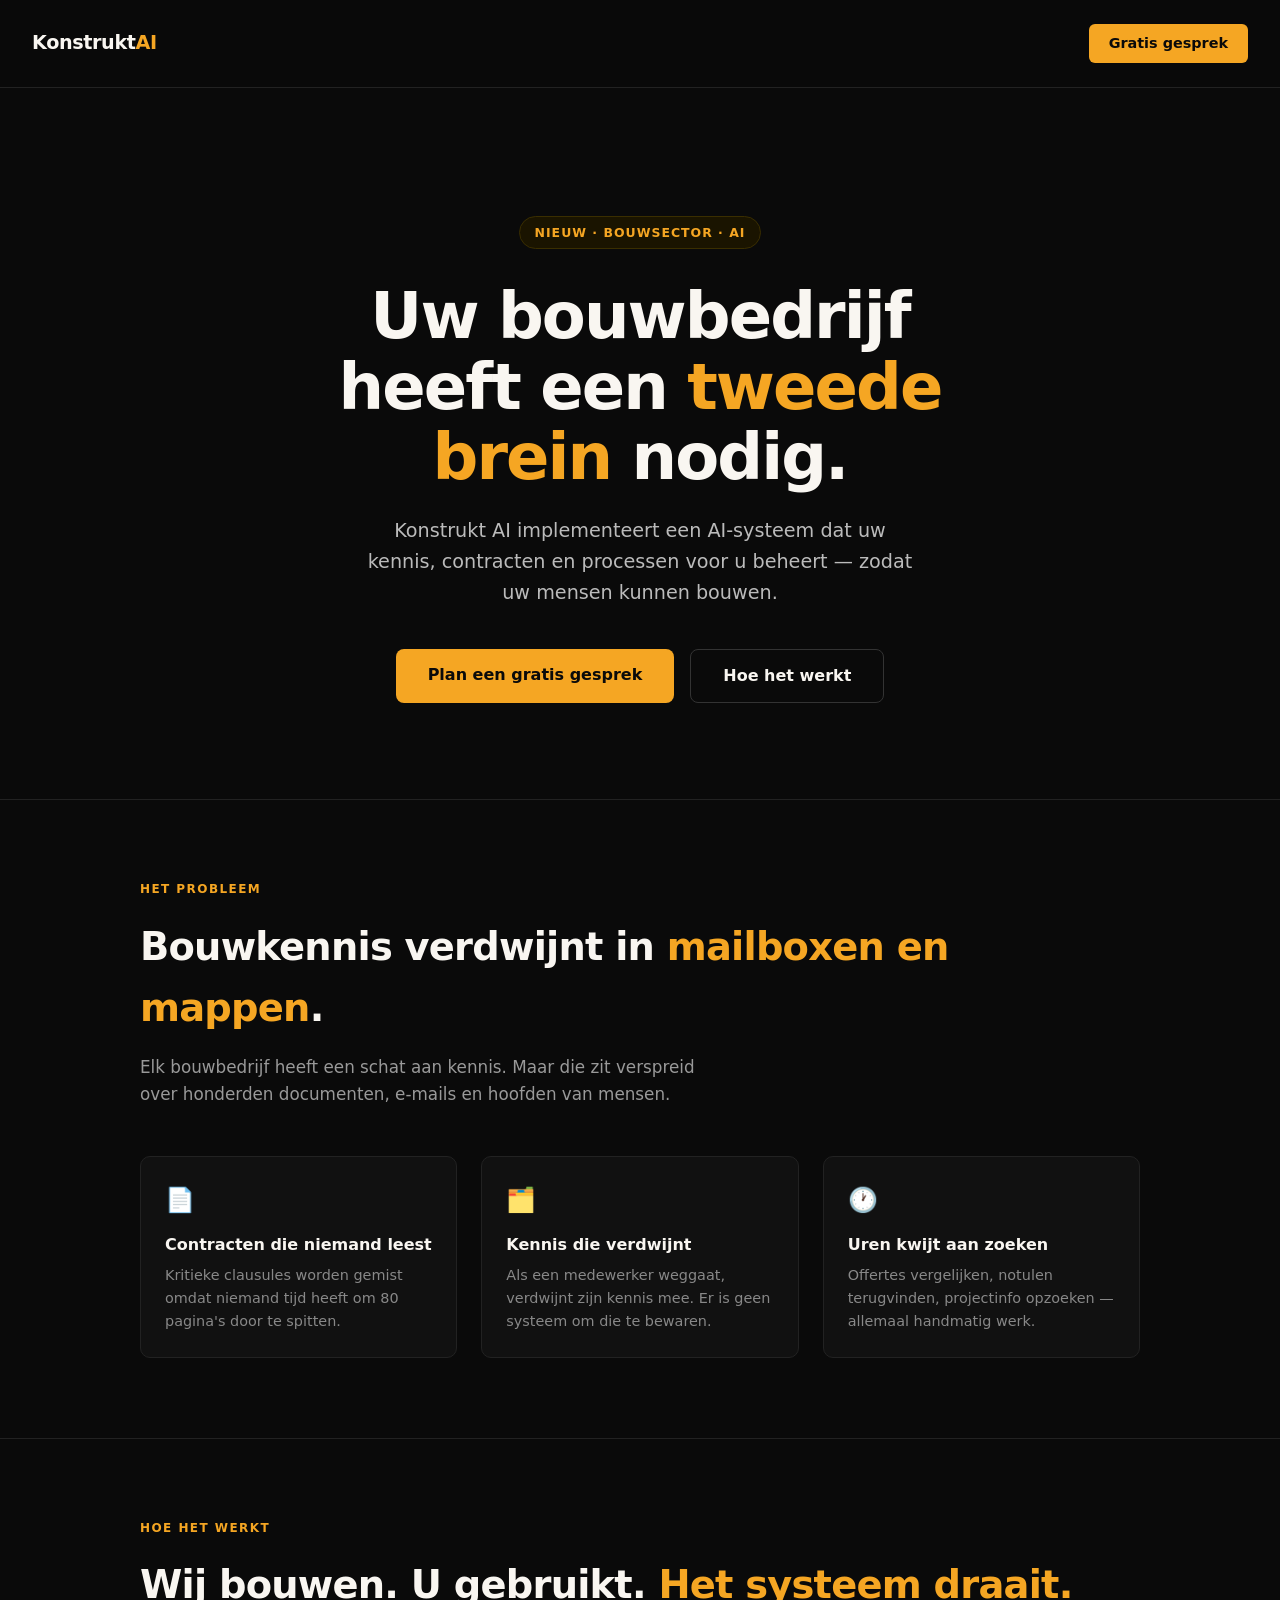
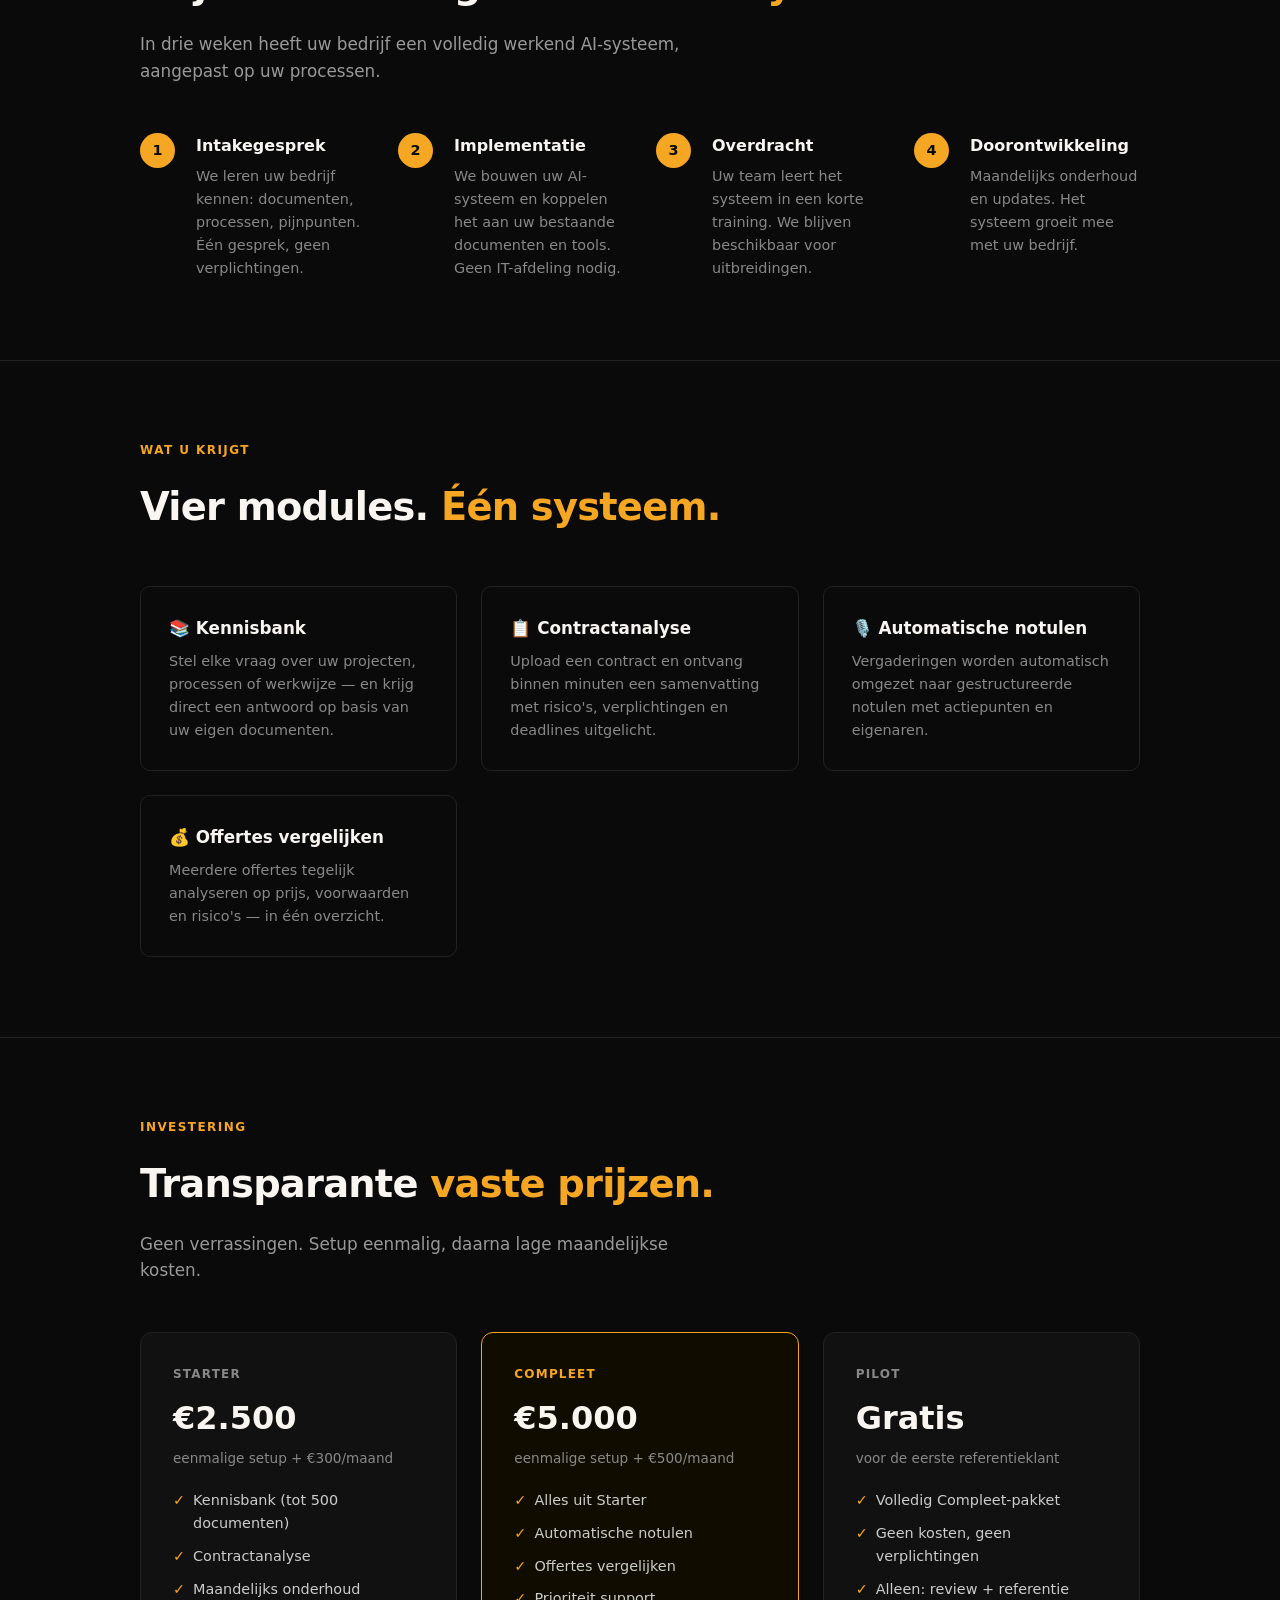
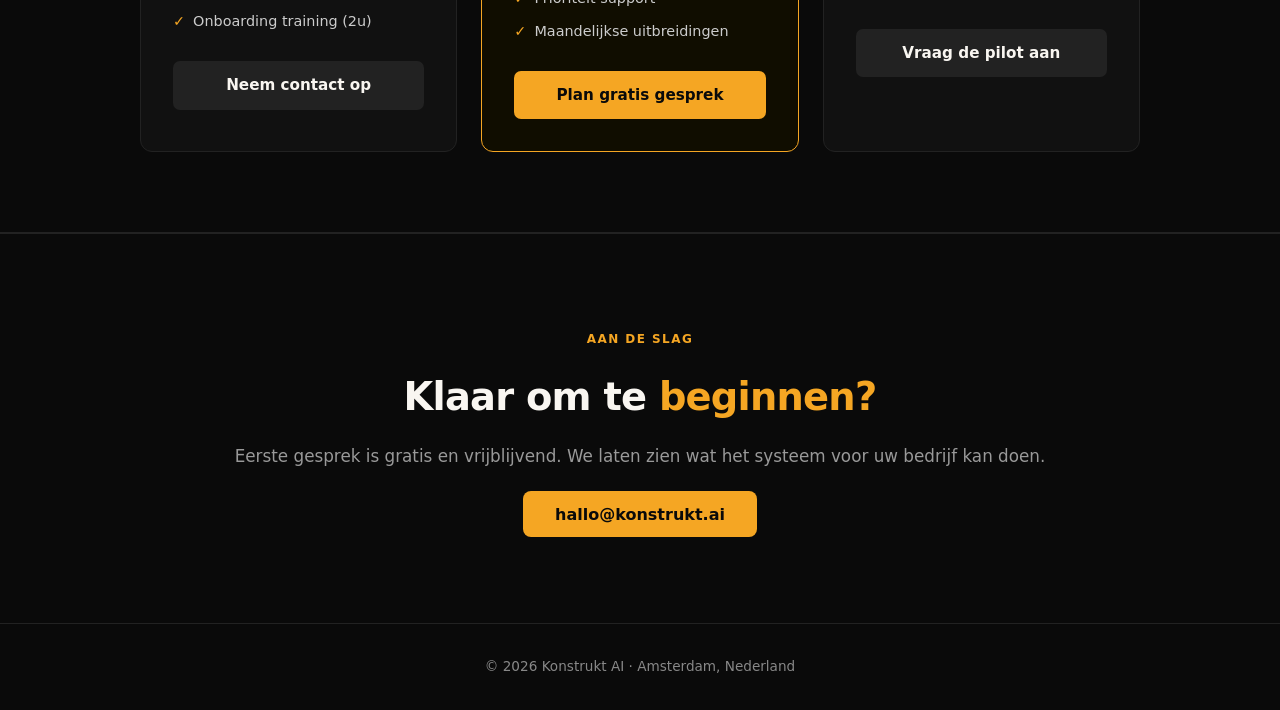
==== index.html @ b4f59ddc "Launch landing page" ====
<!DOCTYPE html>
<html lang="nl">
<head>
  <meta charset="UTF-8">
  <meta name="viewport" content="width=device-width, initial-scale=1.0">
  <title>Konstrukt AI — AI second brain voor de bouwsector</title>
  <style>
    *, *::before, *::after { box-sizing: border-box; margin: 0; padding: 0; }
    :root {
      --black: #0a0a0a;
      --off: #111;
      --accent: #f5a623;
      --light: #f9f6f1;
      --muted: #888;
      --border: #222;
    }
    body { background: var(--black); color: var(--light); font-family: 'Segoe UI', system-ui, sans-serif; line-height: 1.6; }
    a { color: var(--accent); text-decoration: none; }

    nav { display: flex; justify-content: space-between; align-items: center; padding: 1.5rem 2rem; border-bottom: 1px solid var(--border); position: sticky; top: 0; background: rgba(10,10,10,0.95); backdrop-filter: blur(8px); z-index: 100; }
    .logo { font-weight: 700; font-size: 1.2rem; letter-spacing: -0.02em; }
    .logo span { color: var(--accent); }
    nav a.cta-btn { background: var(--accent); color: var(--black); padding: 0.5rem 1.25rem; border-radius: 6px; font-weight: 600; font-size: 0.9rem; }

    .hero { max-width: 800px; margin: 0 auto; padding: 8rem 2rem 6rem; text-align: center; }
    .badge { display: inline-block; background: #1a1400; border: 1px solid #3a2e00; color: var(--accent); font-size: 0.78rem; font-weight: 600; letter-spacing: 0.08em; text-transform: uppercase; padding: 0.35rem 0.9rem; border-radius: 999px; margin-bottom: 2rem; }
    h1 { font-size: clamp(2.2rem, 6vw, 4rem); font-weight: 800; line-height: 1.1; letter-spacing: -0.03em; margin-bottom: 1.5rem; }
    h1 em { font-style: normal; color: var(--accent); }
    .hero p { font-size: 1.2rem; color: #bbb; max-width: 560px; margin: 0 auto 2.5rem; }
    .hero-btns { display: flex; gap: 1rem; justify-content: center; flex-wrap: wrap; }
    .btn-primary { background: var(--accent); color: var(--black); padding: 0.85rem 2rem; border-radius: 8px; font-weight: 700; font-size: 1rem; }
    .btn-secondary { border: 1px solid #333; color: var(--light); padding: 0.85rem 2rem; border-radius: 8px; font-weight: 600; font-size: 1rem; }

    .section { padding: 5rem 2rem; }
    .section-inner { max-width: 1000px; margin: 0 auto; }
    .label { font-size: 0.75rem; font-weight: 700; letter-spacing: 0.12em; text-transform: uppercase; color: var(--accent); margin-bottom: 1rem; }
    h2 { font-size: clamp(1.6rem, 4vw, 2.4rem); font-weight: 800; letter-spacing: -0.02em; margin-bottom: 1rem; }
    h2 em { font-style: normal; color: var(--accent); }
    .sub { color: #999; font-size: 1.05rem; max-width: 560px; }

    .problems { display: grid; grid-template-columns: repeat(auto-fit, minmax(260px, 1fr)); gap: 1.5rem; margin-top: 3rem; }
    .problem-card { background: var(--off); border: 1px solid var(--border); border-radius: 10px; padding: 1.5rem; }
    .problem-card .icon { font-size: 1.5rem; margin-bottom: 0.75rem; }
    .problem-card h3 { font-size: 1rem; font-weight: 700; margin-bottom: 0.4rem; }
    .problem-card p { font-size: 0.9rem; color: var(--muted); }

    .steps { display: grid; grid-template-columns: repeat(auto-fit, minmax(220px, 1fr)); gap: 2rem; margin-top: 3rem; }
    .step { position: relative; padding-left: 3.5rem; }
    .step-num { position: absolute; left: 0; top: 0; width: 2.2rem; height: 2.2rem; background: var(--accent); color: var(--black); border-radius: 50%; display: flex; align-items: center; justify-content: center; font-weight: 800; font-size: 0.9rem; }
    .step h3 { font-size: 1rem; font-weight: 700; margin-bottom: 0.4rem; }
    .step p { font-size: 0.9rem; color: var(--muted); }

    .features { display: grid; grid-template-columns: repeat(auto-fit, minmax(280px, 1fr)); gap: 1.5rem; margin-top: 3rem; }
    .feature { border: 1px solid var(--border); border-radius: 10px; padding: 1.75rem; }
    .feature h3 { font-size: 1.05rem; font-weight: 700; margin-bottom: 0.5rem; }
    .feature p { font-size: 0.9rem; color: var(--muted); }

    .pricing { display: grid; grid-template-columns: repeat(auto-fit, minmax(280px, 1fr)); gap: 1.5rem; margin-top: 3rem; }
    .price-card { background: var(--off); border: 1px solid var(--border); border-radius: 12px; padding: 2rem; }
    .price-card.featured { border-color: var(--accent); background: #100d00; }
    .price-card .tier { font-size: 0.75rem; font-weight: 700; text-transform: uppercase; letter-spacing: 0.1em; color: var(--muted); margin-bottom: 0.5rem; }
    .price-card.featured .tier { color: var(--accent); }
    .price-card .price { font-size: 2rem; font-weight: 800; margin-bottom: 0.25rem; }
    .price-card .freq { font-size: 0.85rem; color: var(--muted); margin-bottom: 1.25rem; }
    .price-card ul { list-style: none; display: flex; flex-direction: column; gap: 0.6rem; margin-bottom: 1.75rem; }
    .price-card li { font-size: 0.9rem; color: #ccc; display: flex; gap: 0.5rem; }
    .price-card li::before { content: '✓'; color: var(--accent); font-weight: 700; flex-shrink: 0; }
    .price-card a { display: block; text-align: center; padding: 0.75rem; border-radius: 7px; font-weight: 700; font-size: 0.95rem; background: var(--border); color: var(--light); }
    .price-card.featured a { background: var(--accent); color: var(--black); }

    .cta-section { text-align: center; padding: 6rem 2rem; border-top: 1px solid var(--border); }
    .cta-section h2 { margin-bottom: 1rem; }
    .cta-section p { color: #999; margin-bottom: 2rem; font-size: 1.05rem; }

    footer { text-align: center; padding: 2rem; border-top: 1px solid var(--border); color: var(--muted); font-size: 0.85rem; }
    .divider { border: none; border-top: 1px solid var(--border); }
  </style>
</head>
<body>

  <nav>
    <div class="logo">Konstrukt<span>AI</span></div>
    <a class="cta-btn" href="mailto:hallo@konstrukt.ai">Gratis gesprek</a>
  </nav>

  <section class="hero">
    <div class="badge">Nieuw · Bouwsector · AI</div>
    <h1>Uw bouwbedrijf heeft een <em>tweede brein</em> nodig.</h1>
    <p>Konstrukt AI implementeert een AI-systeem dat uw kennis, contracten en processen voor u beheert — zodat uw mensen kunnen bouwen.</p>
    <div class="hero-btns">
      <a class="btn-primary" href="mailto:hallo@konstrukt.ai">Plan een gratis gesprek</a>
      <a class="btn-secondary" href="#hoe-het-werkt">Hoe het werkt</a>
    </div>
  </section>

  <hr class="divider">

  <section class="section">
    <div class="section-inner">
      <div class="label">Het probleem</div>
      <h2>Bouwkennis verdwijnt in <em>mailboxen en mappen</em>.</h2>
      <p class="sub">Elk bouwbedrijf heeft een schat aan kennis. Maar die zit verspreid over honderden documenten, e-mails en hoofden van mensen.</p>
      <div class="problems">
        <div class="problem-card">
          <div class="icon">📄</div>
          <h3>Contracten die niemand leest</h3>
          <p>Kritieke clausules worden gemist omdat niemand tijd heeft om 80 pagina's door te spitten.</p>
        </div>
        <div class="problem-card">
          <div class="icon">🗂️</div>
          <h3>Kennis die verdwijnt</h3>
          <p>Als een medewerker weggaat, verdwijnt zijn kennis mee. Er is geen systeem om die te bewaren.</p>
        </div>
        <div class="problem-card">
          <div class="icon">🕐</div>
          <h3>Uren kwijt aan zoeken</h3>
          <p>Offertes vergelijken, notulen terugvinden, projectinfo opzoeken — allemaal handmatig werk.</p>
        </div>
      </div>
    </div>
  </section>

  <hr class="divider">

  <section class="section" id="hoe-het-werkt">
    <div class="section-inner">
      <div class="label">Hoe het werkt</div>
      <h2>Wij bouwen. U gebruikt. <em>Het systeem draait.</em></h2>
      <p class="sub">In drie weken heeft uw bedrijf een volledig werkend AI-systeem, aangepast op uw processen.</p>
      <div class="steps">
        <div class="step">
          <div class="step-num">1</div>
          <h3>Intakegesprek</h3>
          <p>We leren uw bedrijf kennen: documenten, processen, pijnpunten. Één gesprek, geen verplichtingen.</p>
        </div>
        <div class="step">
          <div class="step-num">2</div>
          <h3>Implementatie</h3>
          <p>We bouwen uw AI-systeem en koppelen het aan uw bestaande documenten en tools. Geen IT-afdeling nodig.</p>
        </div>
        <div class="step">
          <div class="step-num">3</div>
          <h3>Overdracht</h3>
          <p>Uw team leert het systeem in een korte training. We blijven beschikbaar voor uitbreidingen.</p>
        </div>
        <div class="step">
          <div class="step-num">4</div>
          <h3>Doorontwikkeling</h3>
          <p>Maandelijks onderhoud en updates. Het systeem groeit mee met uw bedrijf.</p>
        </div>
      </div>
    </div>
  </section>

  <hr class="divider">

  <section class="section">
    <div class="section-inner">
      <div class="label">Wat u krijgt</div>
      <h2>Vier modules. <em>Één systeem.</em></h2>
      <div class="features">
        <div class="feature">
          <h3>📚 Kennisbank</h3>
          <p>Stel elke vraag over uw projecten, processen of werkwijze — en krijg direct een antwoord op basis van uw eigen documenten.</p>
        </div>
        <div class="feature">
          <h3>📋 Contractanalyse</h3>
          <p>Upload een contract en ontvang binnen minuten een samenvatting met risico's, verplichtingen en deadlines uitgelicht.</p>
        </div>
        <div class="feature">
          <h3>🎙️ Automatische notulen</h3>
          <p>Vergaderingen worden automatisch omgezet naar gestructureerde notulen met actiepunten en eigenaren.</p>
        </div>
        <div class="feature">
          <h3>💰 Offertes vergelijken</h3>
          <p>Meerdere offertes tegelijk analyseren op prijs, voorwaarden en risico's — in één overzicht.</p>
        </div>
      </div>
    </div>
  </section>

  <hr class="divider">

  <section class="section">
    <div class="section-inner">
      <div class="label">Investering</div>
      <h2>Transparante <em>vaste prijzen.</em></h2>
      <p class="sub">Geen verrassingen. Setup eenmalig, daarna lage maandelijkse kosten.</p>
      <div class="pricing">
        <div class="price-card">
          <div class="tier">Starter</div>
          <div class="price">€2.500</div>
          <div class="freq">eenmalige setup + €300/maand</div>
          <ul>
            <li>Kennisbank (tot 500 documenten)</li>
            <li>Contractanalyse</li>
            <li>Maandelijks onderhoud</li>
            <li>Onboarding training (2u)</li>
          </ul>
          <a href="mailto:hallo@konstrukt.ai">Neem contact op</a>
        </div>
        <div class="price-card featured">
          <div class="tier">Compleet</div>
          <div class="price">€5.000</div>
          <div class="freq">eenmalige setup + €500/maand</div>
          <ul>
            <li>Alles uit Starter</li>
            <li>Automatische notulen</li>
            <li>Offertes vergelijken</li>
            <li>Prioriteit support</li>
            <li>Maandelijkse uitbreidingen</li>
          </ul>
          <a href="mailto:hallo@konstrukt.ai">Plan gratis gesprek</a>
        </div>
        <div class="price-card">
          <div class="tier">Pilot</div>
          <div class="price">Gratis</div>
          <div class="freq">voor de eerste referentieklant</div>
          <ul>
            <li>Volledig Compleet-pakket</li>
            <li>Geen kosten, geen verplichtingen</li>
            <li>Alleen: review + referentie</li>
          </ul>
          <a href="mailto:hallo@konstrukt.ai">Vraag de pilot aan</a>
        </div>
      </div>
    </div>
  </section>

  <hr class="divider">

  <section class="cta-section">
    <div class="label">Aan de slag</div>
    <h2>Klaar om te <em>beginnen?</em></h2>
    <p>Eerste gesprek is gratis en vrijblijvend. We laten zien wat het systeem voor uw bedrijf kan doen.</p>
    <a class="btn-primary" href="mailto:hallo@konstrukt.ai">hallo@konstrukt.ai</a>
  </section>

  <footer>
    <p>© 2026 Konstrukt AI · Amsterdam, Nederland</p>
  </footer>

</body>
</html>
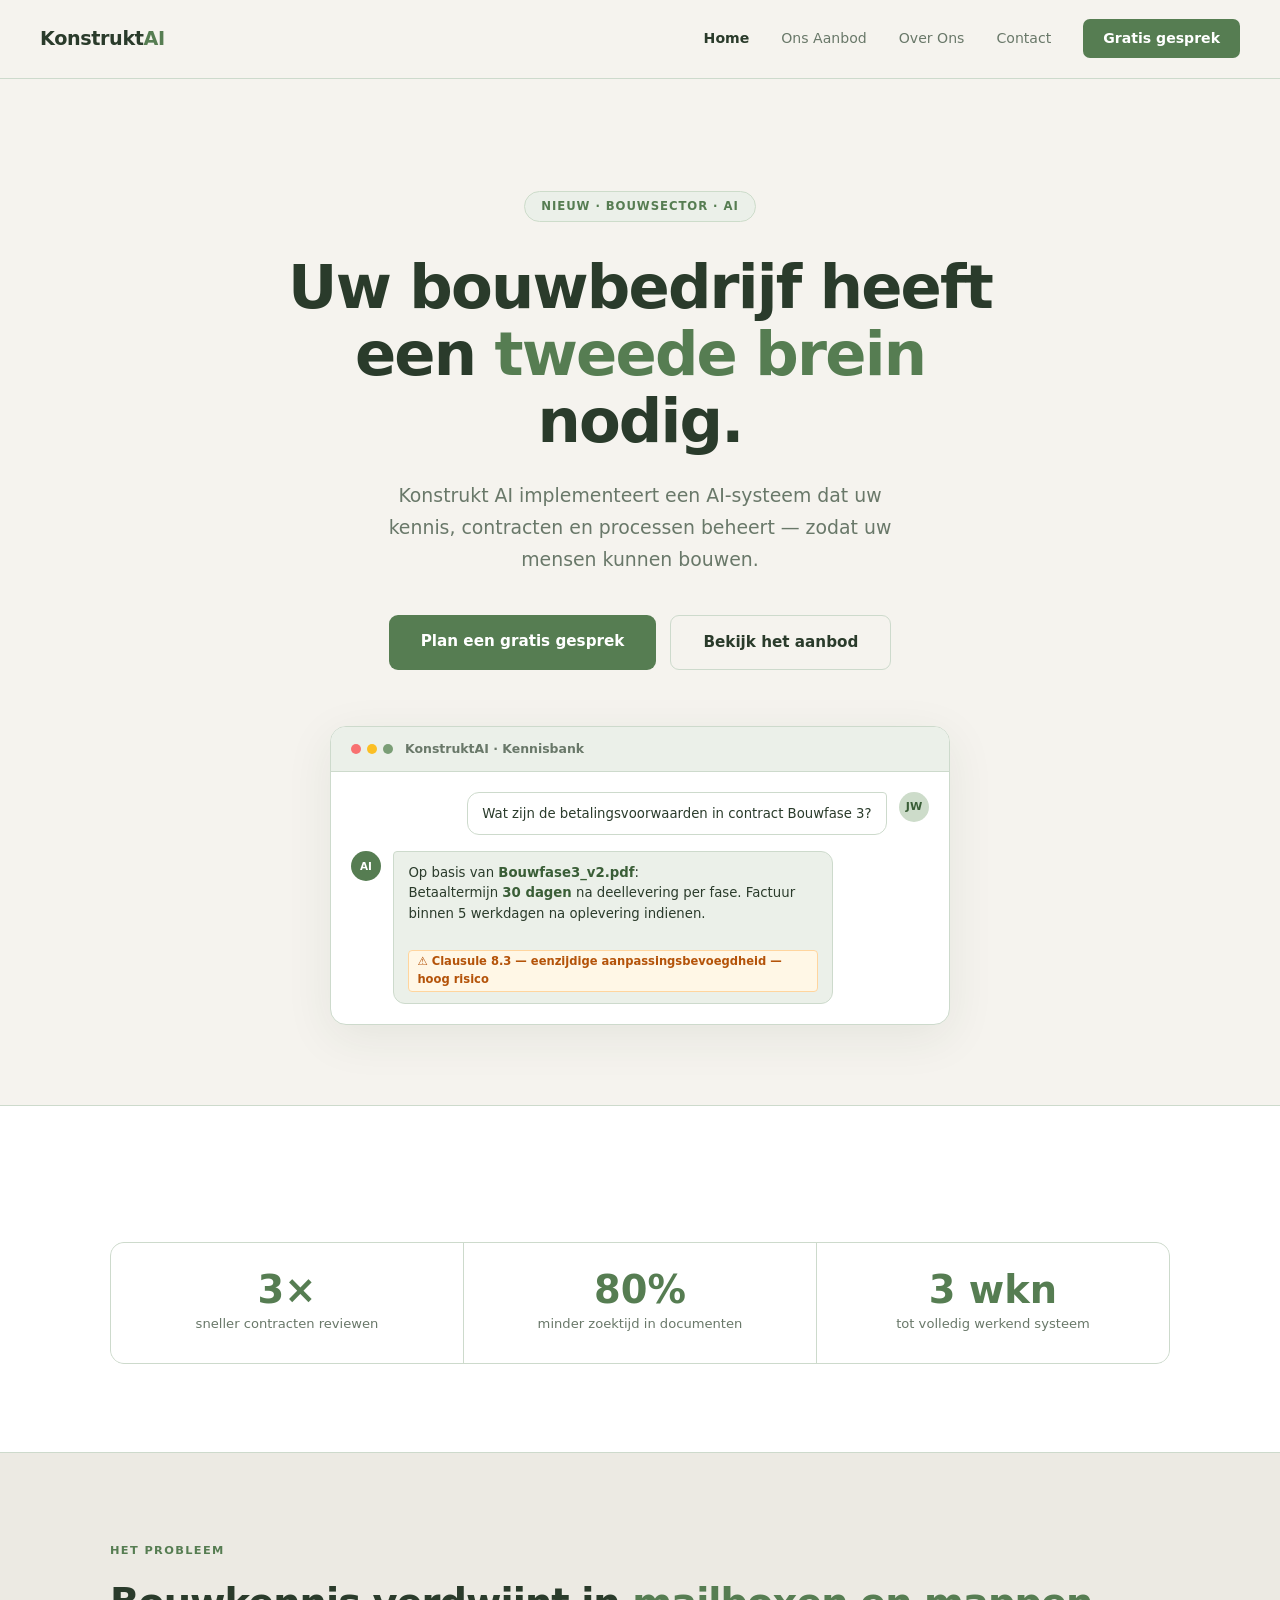
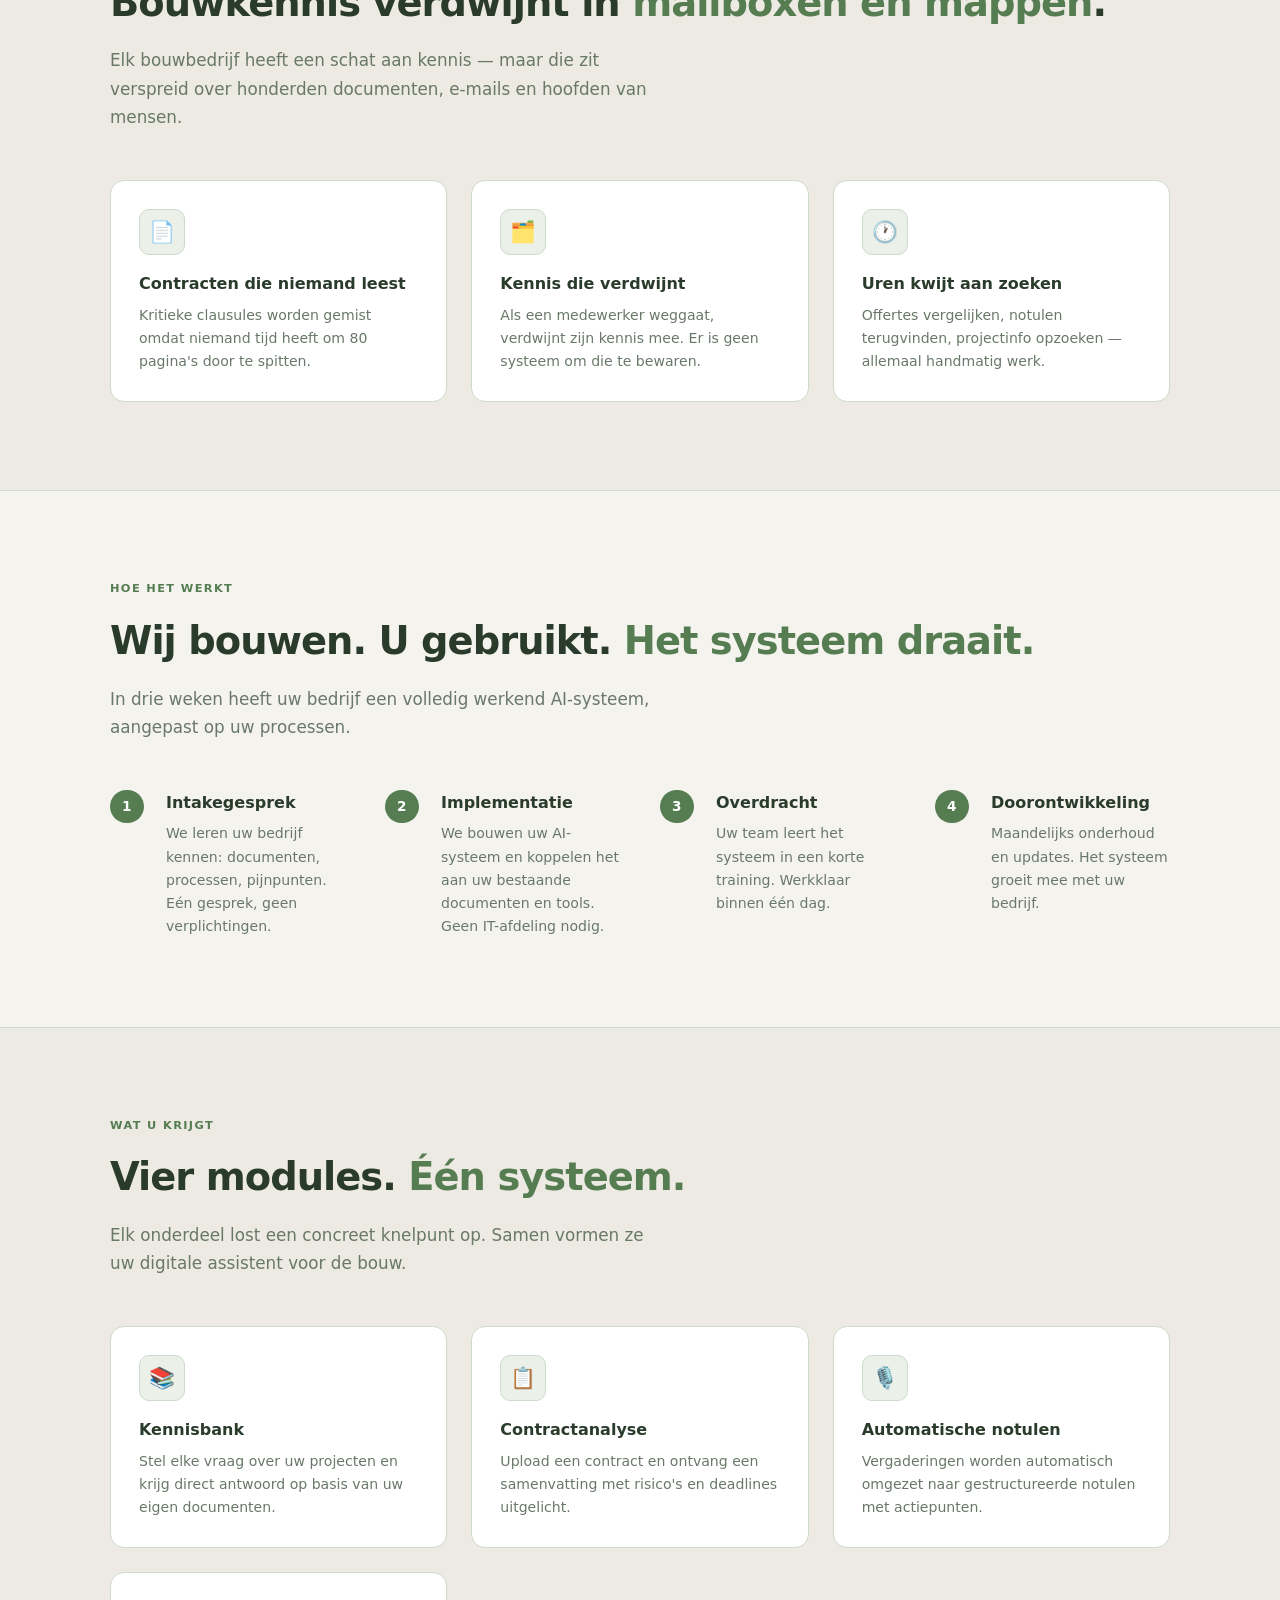
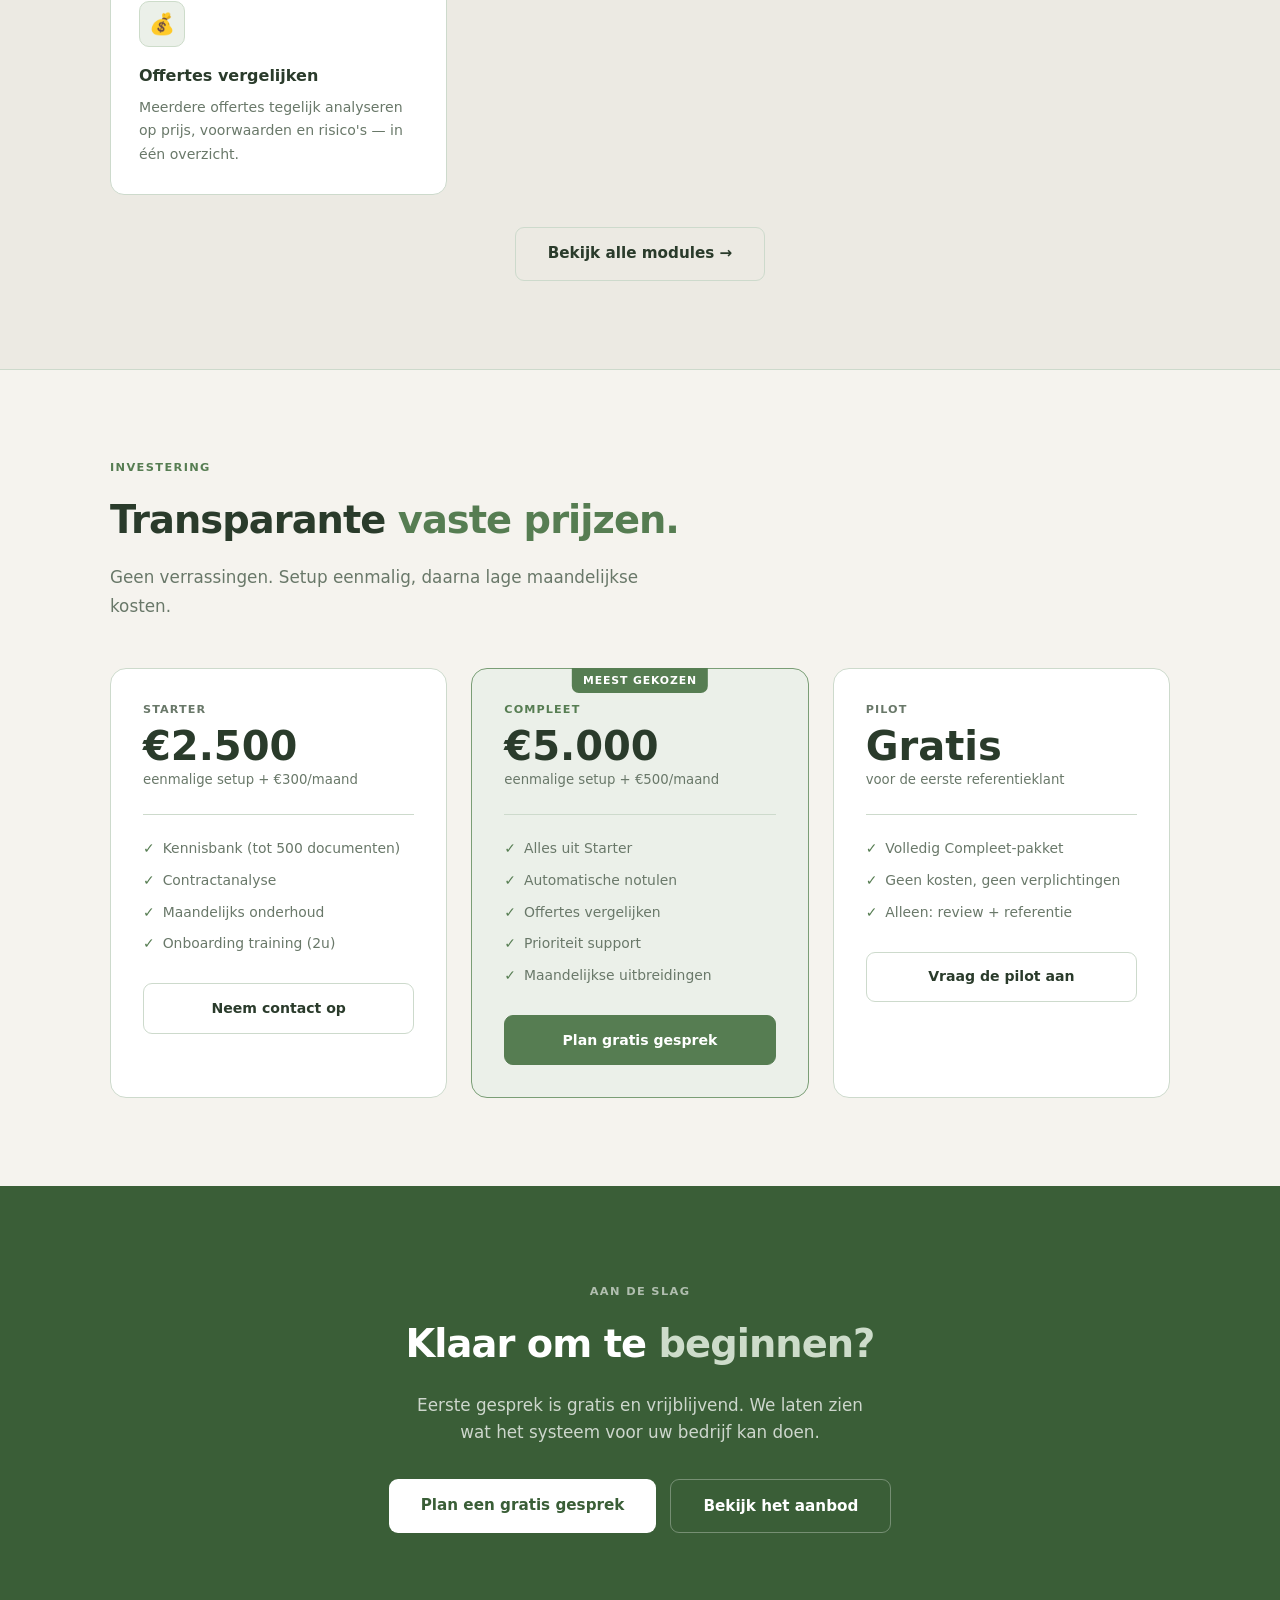
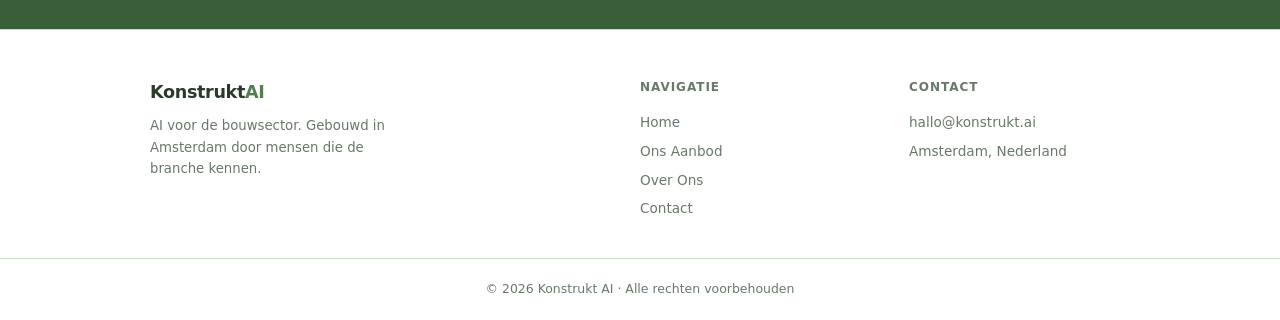
==== commit efa12923: "Redesign: sage palette, hamburger menu, 4 pagina's" ====
--- a/index.html
+++ b/index.html
@@ -4,241 +4,225 @@
   <meta charset="UTF-8">
   <meta name="viewport" content="width=device-width, initial-scale=1.0">
   <title>Konstrukt AI — AI second brain voor de bouwsector</title>
-  <style>
-    *, *::before, *::after { box-sizing: border-box; margin: 0; padding: 0; }
-    :root {
-      --black: #0a0a0a;
-      --off: #111;
-      --accent: #f5a623;
-      --light: #f9f6f1;
-      --muted: #888;
-      --border: #222;
-    }
-    body { background: var(--black); color: var(--light); font-family: 'Segoe UI', system-ui, sans-serif; line-height: 1.6; }
-    a { color: var(--accent); text-decoration: none; }
-
-    nav { display: flex; justify-content: space-between; align-items: center; padding: 1.5rem 2rem; border-bottom: 1px solid var(--border); position: sticky; top: 0; background: rgba(10,10,10,0.95); backdrop-filter: blur(8px); z-index: 100; }
-    .logo { font-weight: 700; font-size: 1.2rem; letter-spacing: -0.02em; }
-    .logo span { color: var(--accent); }
-    nav a.cta-btn { background: var(--accent); color: var(--black); padding: 0.5rem 1.25rem; border-radius: 6px; font-weight: 600; font-size: 0.9rem; }
-
-    .hero { max-width: 800px; margin: 0 auto; padding: 8rem 2rem 6rem; text-align: center; }
-    .badge { display: inline-block; background: #1a1400; border: 1px solid #3a2e00; color: var(--accent); font-size: 0.78rem; font-weight: 600; letter-spacing: 0.08em; text-transform: uppercase; padding: 0.35rem 0.9rem; border-radius: 999px; margin-bottom: 2rem; }
-    h1 { font-size: clamp(2.2rem, 6vw, 4rem); font-weight: 800; line-height: 1.1; letter-spacing: -0.03em; margin-bottom: 1.5rem; }
-    h1 em { font-style: normal; color: var(--accent); }
-    .hero p { font-size: 1.2rem; color: #bbb; max-width: 560px; margin: 0 auto 2.5rem; }
-    .hero-btns { display: flex; gap: 1rem; justify-content: center; flex-wrap: wrap; }
-    .btn-primary { background: var(--accent); color: var(--black); padding: 0.85rem 2rem; border-radius: 8px; font-weight: 700; font-size: 1rem; }
-    .btn-secondary { border: 1px solid #333; color: var(--light); padding: 0.85rem 2rem; border-radius: 8px; font-weight: 600; font-size: 1rem; }
-
-    .section { padding: 5rem 2rem; }
-    .section-inner { max-width: 1000px; margin: 0 auto; }
-    .label { font-size: 0.75rem; font-weight: 700; letter-spacing: 0.12em; text-transform: uppercase; color: var(--accent); margin-bottom: 1rem; }
-    h2 { font-size: clamp(1.6rem, 4vw, 2.4rem); font-weight: 800; letter-spacing: -0.02em; margin-bottom: 1rem; }
-    h2 em { font-style: normal; color: var(--accent); }
-    .sub { color: #999; font-size: 1.05rem; max-width: 560px; }
-
-    .problems { display: grid; grid-template-columns: repeat(auto-fit, minmax(260px, 1fr)); gap: 1.5rem; margin-top: 3rem; }
-    .problem-card { background: var(--off); border: 1px solid var(--border); border-radius: 10px; padding: 1.5rem; }
-    .problem-card .icon { font-size: 1.5rem; margin-bottom: 0.75rem; }
-    .problem-card h3 { font-size: 1rem; font-weight: 700; margin-bottom: 0.4rem; }
-    .problem-card p { font-size: 0.9rem; color: var(--muted); }
-
-    .steps { display: grid; grid-template-columns: repeat(auto-fit, minmax(220px, 1fr)); gap: 2rem; margin-top: 3rem; }
-    .step { position: relative; padding-left: 3.5rem; }
-    .step-num { position: absolute; left: 0; top: 0; width: 2.2rem; height: 2.2rem; background: var(--accent); color: var(--black); border-radius: 50%; display: flex; align-items: center; justify-content: center; font-weight: 800; font-size: 0.9rem; }
-    .step h3 { font-size: 1rem; font-weight: 700; margin-bottom: 0.4rem; }
-    .step p { font-size: 0.9rem; color: var(--muted); }
-
-    .features { display: grid; grid-template-columns: repeat(auto-fit, minmax(280px, 1fr)); gap: 1.5rem; margin-top: 3rem; }
-    .feature { border: 1px solid var(--border); border-radius: 10px; padding: 1.75rem; }
-    .feature h3 { font-size: 1.05rem; font-weight: 700; margin-bottom: 0.5rem; }
-    .feature p { font-size: 0.9rem; color: var(--muted); }
-
-    .pricing { display: grid; grid-template-columns: repeat(auto-fit, minmax(280px, 1fr)); gap: 1.5rem; margin-top: 3rem; }
-    .price-card { background: var(--off); border: 1px solid var(--border); border-radius: 12px; padding: 2rem; }
-    .price-card.featured { border-color: var(--accent); background: #100d00; }
-    .price-card .tier { font-size: 0.75rem; font-weight: 700; text-transform: uppercase; letter-spacing: 0.1em; color: var(--muted); margin-bottom: 0.5rem; }
-    .price-card.featured .tier { color: var(--accent); }
-    .price-card .price { font-size: 2rem; font-weight: 800; margin-bottom: 0.25rem; }
-    .price-card .freq { font-size: 0.85rem; color: var(--muted); margin-bottom: 1.25rem; }
-    .price-card ul { list-style: none; display: flex; flex-direction: column; gap: 0.6rem; margin-bottom: 1.75rem; }
-    .price-card li { font-size: 0.9rem; color: #ccc; display: flex; gap: 0.5rem; }
-    .price-card li::before { content: '✓'; color: var(--accent); font-weight: 700; flex-shrink: 0; }
-    .price-card a { display: block; text-align: center; padding: 0.75rem; border-radius: 7px; font-weight: 700; font-size: 0.95rem; background: var(--border); color: var(--light); }
-    .price-card.featured a { background: var(--accent); color: var(--black); }
-
-    .cta-section { text-align: center; padding: 6rem 2rem; border-top: 1px solid var(--border); }
-    .cta-section h2 { margin-bottom: 1rem; }
-    .cta-section p { color: #999; margin-bottom: 2rem; font-size: 1.05rem; }
-
-    footer { text-align: center; padding: 2rem; border-top: 1px solid var(--border); color: var(--muted); font-size: 0.85rem; }
-    .divider { border: none; border-top: 1px solid var(--border); }
-  </style>
+  <link rel="stylesheet" href="style.css">
 </head>
 <body>
 
-  <nav>
-    <div class="logo">Konstrukt<span>AI</span></div>
-    <a class="cta-btn" href="mailto:hallo@konstrukt.ai">Gratis gesprek</a>
-  </nav>
-
-  <section class="hero">
-    <div class="badge">Nieuw · Bouwsector · AI</div>
-    <h1>Uw bouwbedrijf heeft een <em>tweede brein</em> nodig.</h1>
-    <p>Konstrukt AI implementeert een AI-systeem dat uw kennis, contracten en processen voor u beheert — zodat uw mensen kunnen bouwen.</p>
-    <div class="hero-btns">
-      <a class="btn-primary" href="mailto:hallo@konstrukt.ai">Plan een gratis gesprek</a>
-      <a class="btn-secondary" href="#hoe-het-werkt">Hoe het werkt</a>
-    </div>
-  </section>
-
-  <hr class="divider">
-
-  <section class="section">
-    <div class="section-inner">
-      <div class="label">Het probleem</div>
-      <h2>Bouwkennis verdwijnt in <em>mailboxen en mappen</em>.</h2>
-      <p class="sub">Elk bouwbedrijf heeft een schat aan kennis. Maar die zit verspreid over honderden documenten, e-mails en hoofden van mensen.</p>
-      <div class="problems">
-        <div class="problem-card">
-          <div class="icon">📄</div>
-          <h3>Contracten die niemand leest</h3>
-          <p>Kritieke clausules worden gemist omdat niemand tijd heeft om 80 pagina's door te spitten.</p>
+<nav>
+  <a class="logo" href="index.html">Konstrukt<span>AI</span></a>
+  <div class="nav-links" id="nav-links">
+    <a href="index.html" class="active">Home</a>
+    <a href="aanbod.html">Ons Aanbod</a>
+    <a href="over-ons.html">Over Ons</a>
+    <a href="contact.html">Contact</a>
+    <a href="contact.html" class="nav-cta">Gratis gesprek</a>
+  </div>
+  <button class="hamburger" id="hamburger" aria-label="Menu">
+    <span></span><span></span><span></span>
+  </button>
+</nav>
+
+<section class="hero">
+  <div class="badge">Nieuw &middot; Bouwsector &middot; AI</div>
+  <h1>Uw bouwbedrijf heeft een <em>tweede brein</em> nodig.</h1>
+  <p>Konstrukt AI implementeert een AI-systeem dat uw kennis, contracten en processen beheert — zodat uw mensen kunnen bouwen.</p>
+  <div class="btn-row">
+    <a class="btn-primary" href="contact.html">Plan een gratis gesprek</a>
+    <a class="btn-ghost" href="aanbod.html">Bekijk het aanbod</a>
+  </div>
+
+  <div class="hero-visual">
+    <div class="chat-bar">
+      <div class="chat-dot cd1"></div>
+      <div class="chat-dot cd2"></div>
+      <div class="chat-dot cd3"></div>
+      <span class="chat-bar-title">KonstruktAI &middot; Kennisbank</span>
+    </div>
+    <div class="chat-body">
+      <div class="chat-msg user">
+        <div class="chat-av u">JW</div>
+        <div class="chat-bubble">Wat zijn de betalingsvoorwaarden in contract Bouwfase 3?</div>
+      </div>
+      <div class="chat-msg">
+        <div class="chat-av ai">AI</div>
+        <div class="chat-bubble">
+          Op basis van <strong>Bouwfase3_v2.pdf</strong>:<br>
+          Betaaltermijn <strong>30 dagen</strong> na deellevering per fase. Factuur binnen 5 werkdagen na oplevering indienen.<br><br>
+          <span class="risk-tag">⚠ Clausule 8.3 — eenzijdige aanpassingsbevoegdheid — hoog risico</span>
         </div>
-        <div class="problem-card">
-          <div class="icon">🗂️</div>
-          <h3>Kennis die verdwijnt</h3>
-          <p>Als een medewerker weggaat, verdwijnt zijn kennis mee. Er is geen systeem om die te bewaren.</p>
-        </div>
-        <div class="problem-card">
-          <div class="icon">🕐</div>
-          <h3>Uren kwijt aan zoeken</h3>
-          <p>Offertes vergelijken, notulen terugvinden, projectinfo opzoeken — allemaal handmatig werk.</p>
-        </div>
-      </div>
-    </div>
-  </section>
-
-  <hr class="divider">
-
-  <section class="section" id="hoe-het-werkt">
-    <div class="section-inner">
-      <div class="label">Hoe het werkt</div>
-      <h2>Wij bouwen. U gebruikt. <em>Het systeem draait.</em></h2>
-      <p class="sub">In drie weken heeft uw bedrijf een volledig werkend AI-systeem, aangepast op uw processen.</p>
-      <div class="steps">
-        <div class="step">
-          <div class="step-num">1</div>
-          <h3>Intakegesprek</h3>
-          <p>We leren uw bedrijf kennen: documenten, processen, pijnpunten. Één gesprek, geen verplichtingen.</p>
-        </div>
-        <div class="step">
-          <div class="step-num">2</div>
-          <h3>Implementatie</h3>
-          <p>We bouwen uw AI-systeem en koppelen het aan uw bestaande documenten en tools. Geen IT-afdeling nodig.</p>
-        </div>
-        <div class="step">
-          <div class="step-num">3</div>
-          <h3>Overdracht</h3>
-          <p>Uw team leert het systeem in een korte training. We blijven beschikbaar voor uitbreidingen.</p>
-        </div>
-        <div class="step">
-          <div class="step-num">4</div>
-          <h3>Doorontwikkeling</h3>
-          <p>Maandelijks onderhoud en updates. Het systeem groeit mee met uw bedrijf.</p>
-        </div>
-      </div>
-    </div>
-  </section>
-
-  <hr class="divider">
-
-  <section class="section">
-    <div class="section-inner">
-      <div class="label">Wat u krijgt</div>
-      <h2>Vier modules. <em>Één systeem.</em></h2>
-      <div class="features">
-        <div class="feature">
-          <h3>📚 Kennisbank</h3>
-          <p>Stel elke vraag over uw projecten, processen of werkwijze — en krijg direct een antwoord op basis van uw eigen documenten.</p>
-        </div>
-        <div class="feature">
-          <h3>📋 Contractanalyse</h3>
-          <p>Upload een contract en ontvang binnen minuten een samenvatting met risico's, verplichtingen en deadlines uitgelicht.</p>
-        </div>
-        <div class="feature">
-          <h3>🎙️ Automatische notulen</h3>
-          <p>Vergaderingen worden automatisch omgezet naar gestructureerde notulen met actiepunten en eigenaren.</p>
-        </div>
-        <div class="feature">
-          <h3>💰 Offertes vergelijken</h3>
-          <p>Meerdere offertes tegelijk analyseren op prijs, voorwaarden en risico's — in één overzicht.</p>
-        </div>
-      </div>
-    </div>
-  </section>
-
-  <hr class="divider">
-
-  <section class="section">
-    <div class="section-inner">
-      <div class="label">Investering</div>
-      <h2>Transparante <em>vaste prijzen.</em></h2>
-      <p class="sub">Geen verrassingen. Setup eenmalig, daarna lage maandelijkse kosten.</p>
-      <div class="pricing">
-        <div class="price-card">
-          <div class="tier">Starter</div>
-          <div class="price">€2.500</div>
-          <div class="freq">eenmalige setup + €300/maand</div>
-          <ul>
-            <li>Kennisbank (tot 500 documenten)</li>
-            <li>Contractanalyse</li>
-            <li>Maandelijks onderhoud</li>
-            <li>Onboarding training (2u)</li>
-          </ul>
-          <a href="mailto:hallo@konstrukt.ai">Neem contact op</a>
-        </div>
-        <div class="price-card featured">
-          <div class="tier">Compleet</div>
-          <div class="price">€5.000</div>
-          <div class="freq">eenmalige setup + €500/maand</div>
-          <ul>
-            <li>Alles uit Starter</li>
-            <li>Automatische notulen</li>
-            <li>Offertes vergelijken</li>
-            <li>Prioriteit support</li>
-            <li>Maandelijkse uitbreidingen</li>
-          </ul>
-          <a href="mailto:hallo@konstrukt.ai">Plan gratis gesprek</a>
-        </div>
-        <div class="price-card">
-          <div class="tier">Pilot</div>
-          <div class="price">Gratis</div>
-          <div class="freq">voor de eerste referentieklant</div>
-          <ul>
-            <li>Volledig Compleet-pakket</li>
-            <li>Geen kosten, geen verplichtingen</li>
-            <li>Alleen: review + referentie</li>
-          </ul>
-          <a href="mailto:hallo@konstrukt.ai">Vraag de pilot aan</a>
-        </div>
-      </div>
-    </div>
-  </section>
-
-  <hr class="divider">
-
-  <section class="cta-section">
-    <div class="label">Aan de slag</div>
+      </div>
+    </div>
+  </div>
+</section>
+
+<hr class="divider">
+
+<section class="section section-white">
+  <div class="section-inner">
+    <div class="stats-row">
+      <div class="stat"><div class="num">3&times;</div><p>sneller contracten reviewen</p></div>
+      <div class="stat"><div class="num">80%</div><p>minder zoektijd in documenten</p></div>
+      <div class="stat"><div class="num">3 wkn</div><p>tot volledig werkend systeem</p></div>
+    </div>
+  </div>
+</section>
+
+<hr class="divider">
+
+<section class="section section-alt">
+  <div class="section-inner">
+    <span class="label">Het probleem</span>
+    <h2>Bouwkennis verdwijnt in <em>mailboxen en mappen</em>.</h2>
+    <p class="sub">Elk bouwbedrijf heeft een schat aan kennis — maar die zit verspreid over honderden documenten, e-mails en hoofden van mensen.</p>
+    <div class="card-grid">
+      <div class="card">
+        <div class="card-icon">📄</div>
+        <h3>Contracten die niemand leest</h3>
+        <p>Kritieke clausules worden gemist omdat niemand tijd heeft om 80 pagina's door te spitten.</p>
+      </div>
+      <div class="card">
+        <div class="card-icon">🗂️</div>
+        <h3>Kennis die verdwijnt</h3>
+        <p>Als een medewerker weggaat, verdwijnt zijn kennis mee. Er is geen systeem om die te bewaren.</p>
+      </div>
+      <div class="card">
+        <div class="card-icon">🕐</div>
+        <h3>Uren kwijt aan zoeken</h3>
+        <p>Offertes vergelijken, notulen terugvinden, projectinfo opzoeken — allemaal handmatig werk.</p>
+      </div>
+    </div>
+  </div>
+</section>
+
+<hr class="divider">
+
+<section class="section" id="hoe-het-werkt">
+  <div class="section-inner">
+    <span class="label">Hoe het werkt</span>
+    <h2>Wij bouwen. U gebruikt. <em>Het systeem draait.</em></h2>
+    <p class="sub">In drie weken heeft uw bedrijf een volledig werkend AI-systeem, aangepast op uw processen.</p>
+    <div class="steps">
+      <div class="step"><div class="step-num">1</div><h3>Intakegesprek</h3><p>We leren uw bedrijf kennen: documenten, processen, pijnpunten. Eén gesprek, geen verplichtingen.</p></div>
+      <div class="step"><div class="step-num">2</div><h3>Implementatie</h3><p>We bouwen uw AI-systeem en koppelen het aan uw bestaande documenten en tools. Geen IT-afdeling nodig.</p></div>
+      <div class="step"><div class="step-num">3</div><h3>Overdracht</h3><p>Uw team leert het systeem in een korte training. Werkklaar binnen één dag.</p></div>
+      <div class="step"><div class="step-num">4</div><h3>Doorontwikkeling</h3><p>Maandelijks onderhoud en updates. Het systeem groeit mee met uw bedrijf.</p></div>
+    </div>
+  </div>
+</section>
+
+<hr class="divider">
+
+<section class="section section-alt">
+  <div class="section-inner">
+    <span class="label">Wat u krijgt</span>
+    <h2>Vier modules. <em>Één systeem.</em></h2>
+    <p class="sub">Elk onderdeel lost een concreet knelpunt op. Samen vormen ze uw digitale assistent voor de bouw.</p>
+    <div class="card-grid">
+      <div class="card"><div class="card-icon">📚</div><h3>Kennisbank</h3><p>Stel elke vraag over uw projecten en krijg direct antwoord op basis van uw eigen documenten.</p></div>
+      <div class="card"><div class="card-icon">📋</div><h3>Contractanalyse</h3><p>Upload een contract en ontvang een samenvatting met risico's en deadlines uitgelicht.</p></div>
+      <div class="card"><div class="card-icon">🎙️</div><h3>Automatische notulen</h3><p>Vergaderingen worden automatisch omgezet naar gestructureerde notulen met actiepunten.</p></div>
+      <div class="card"><div class="card-icon">💰</div><h3>Offertes vergelijken</h3><p>Meerdere offertes tegelijk analyseren op prijs, voorwaarden en risico's — in één overzicht.</p></div>
+    </div>
+    <div style="margin-top:2rem;text-align:center">
+      <a class="btn-ghost" href="aanbod.html">Bekijk alle modules &rarr;</a>
+    </div>
+  </div>
+</section>
+
+<hr class="divider">
+
+<section class="section">
+  <div class="section-inner">
+    <span class="label">Investering</span>
+    <h2>Transparante <em>vaste prijzen.</em></h2>
+    <p class="sub">Geen verrassingen. Setup eenmalig, daarna lage maandelijkse kosten.</p>
+    <div class="pricing">
+      <div class="price-card">
+        <div class="tier">Starter</div>
+        <div class="price">&euro;2.500</div>
+        <div class="freq">eenmalige setup + &euro;300/maand</div>
+        <ul>
+          <li>Kennisbank (tot 500 documenten)</li>
+          <li>Contractanalyse</li>
+          <li>Maandelijks onderhoud</li>
+          <li>Onboarding training (2u)</li>
+        </ul>
+        <a class="btn-card" href="contact.html">Neem contact op</a>
+      </div>
+      <div class="price-card featured">
+        <div class="feat-badge">Meest gekozen</div>
+        <div class="tier">Compleet</div>
+        <div class="price">&euro;5.000</div>
+        <div class="freq">eenmalige setup + &euro;500/maand</div>
+        <ul>
+          <li>Alles uit Starter</li>
+          <li>Automatische notulen</li>
+          <li>Offertes vergelijken</li>
+          <li>Prioriteit support</li>
+          <li>Maandelijkse uitbreidingen</li>
+        </ul>
+        <a class="btn-card" href="contact.html">Plan gratis gesprek</a>
+      </div>
+      <div class="price-card">
+        <div class="tier">Pilot</div>
+        <div class="price">Gratis</div>
+        <div class="freq">voor de eerste referentieklant</div>
+        <ul>
+          <li>Volledig Compleet-pakket</li>
+          <li>Geen kosten, geen verplichtingen</li>
+          <li>Alleen: review + referentie</li>
+        </ul>
+        <a class="btn-card" href="contact.html">Vraag de pilot aan</a>
+      </div>
+    </div>
+  </div>
+</section>
+
+<div class="cta-band">
+  <div class="section-inner">
+    <span class="label">Aan de slag</span>
     <h2>Klaar om te <em>beginnen?</em></h2>
     <p>Eerste gesprek is gratis en vrijblijvend. We laten zien wat het systeem voor uw bedrijf kan doen.</p>
-    <a class="btn-primary" href="mailto:hallo@konstrukt.ai">hallo@konstrukt.ai</a>
-  </section>
-
-  <footer>
-    <p>© 2026 Konstrukt AI · Amsterdam, Nederland</p>
-  </footer>
-
+    <div class="btn-row">
+      <a class="btn-primary" href="contact.html">Plan een gratis gesprek</a>
+      <a class="btn-ghost" href="aanbod.html">Bekijk het aanbod</a>
+    </div>
+  </div>
+</div>
+
+<footer>
+  <div class="footer-inner">
+    <div class="footer-brand">
+      <span class="logo-text">Konstrukt<span>AI</span></span>
+      <p>AI voor de bouwsector. Gebouwd in Amsterdam door mensen die de branche kennen.</p>
+    </div>
+    <div class="footer-col">
+      <strong>Navigatie</strong>
+      <a href="index.html">Home</a>
+      <a href="aanbod.html">Ons Aanbod</a>
+      <a href="over-ons.html">Over Ons</a>
+      <a href="contact.html">Contact</a>
+    </div>
+    <div class="footer-col">
+      <strong>Contact</strong>
+      <a href="mailto:hallo@konstrukt.ai">hallo@konstrukt.ai</a>
+      <span>Amsterdam, Nederland</span>
+    </div>
+  </div>
+  <div class="footer-bottom">&copy; 2026 Konstrukt AI &middot; Alle rechten voorbehouden</div>
+</footer>
+
+<script>
+  const ham = document.getElementById('hamburger');
+  const nav = document.getElementById('nav-links');
+  ham.addEventListener('click', () => {
+    ham.classList.toggle('open');
+    nav.classList.toggle('open');
+  });
+  nav.querySelectorAll('a').forEach(a => a.addEventListener('click', () => {
+    ham.classList.remove('open');
+    nav.classList.remove('open');
+  }));
+</script>
 </body>
 </html>
--- a/style.css
+++ b/style.css
@@ -0,0 +1,220 @@
+*, *::before, *::after { box-sizing: border-box; margin: 0; padding: 0; }
+
+:root {
+  --bg: #F5F3EE;
+  --bg-alt: #ECEAE3;
+  --white: #FFFFFF;
+  --sage-50: #EBF0E9;
+  --sage-100: #CDDCCA;
+  --sage-200: #A4BEA0;
+  --sage-300: #7A9E76;
+  --sage-400: #567D52;
+  --sage-500: #3A5E37;
+  --text: #2A3B2B;
+  --muted: #697869;
+  --border: #CDDACC;
+}
+
+body { background: var(--bg); color: var(--text); font-family: 'Segoe UI', system-ui, sans-serif; line-height: 1.65; -webkit-font-smoothing: antialiased; }
+a { color: var(--sage-400); text-decoration: none; }
+img { max-width: 100%; height: auto; display: block; }
+
+/* NAV */
+nav { display: flex; align-items: center; justify-content: space-between; padding: 1.2rem 2.5rem; background: rgba(245,243,238,0.97); backdrop-filter: blur(10px); border-bottom: 1px solid var(--border); position: sticky; top: 0; z-index: 200; }
+.logo { font-weight: 800; font-size: 1.2rem; letter-spacing: -0.02em; color: var(--text); }
+.logo span { color: var(--sage-400); }
+.nav-links { display: flex; align-items: center; gap: 2rem; }
+.nav-links a { color: var(--muted); font-size: 0.88rem; font-weight: 500; transition: color 0.15s; }
+.nav-links a:hover, .nav-links a.active { color: var(--text); }
+.nav-links a.active { font-weight: 600; }
+.nav-cta { background: var(--sage-400) !important; color: #fff !important; padding: 0.5rem 1.25rem !important; border-radius: 7px; font-weight: 700 !important; transition: background 0.15s !important; }
+.nav-cta:hover { background: var(--sage-500) !important; color: #fff !important; }
+
+.hamburger { display: none; flex-direction: column; gap: 5px; background: none; border: none; cursor: pointer; padding: 4px; z-index: 201; }
+.hamburger span { display: block; width: 22px; height: 2px; background: var(--text); border-radius: 2px; transition: all 0.25s; }
+.hamburger.open span:nth-child(1) { transform: translateY(7px) rotate(45deg); }
+.hamburger.open span:nth-child(2) { opacity: 0; }
+.hamburger.open span:nth-child(3) { transform: translateY(-7px) rotate(-45deg); }
+
+@media (max-width: 768px) {
+  nav { padding: 1rem 1.5rem; }
+  .hamburger { display: flex; }
+  .nav-links { display: none; flex-direction: column; align-items: flex-start; position: fixed; inset: 0; background: var(--bg); padding: 6rem 2rem 2rem; gap: 0.25rem; z-index: 199; }
+  .nav-links.open { display: flex; }
+  .nav-links a { font-size: 1.4rem; padding: 0.7rem 0; border-bottom: 1px solid var(--border); width: 100%; color: var(--text); }
+  .nav-cta { margin-top: 1.5rem; text-align: center; padding: 0.9rem !important; font-size: 1rem !important; width: 100%; border-radius: 10px; display: block; }
+}
+
+/* TYPOGRAPHY */
+h1 { font-size: clamp(2.2rem, 6vw, 3.8rem); font-weight: 800; line-height: 1.1; letter-spacing: -0.03em; }
+h2 { font-size: clamp(1.7rem, 4vw, 2.4rem); font-weight: 800; letter-spacing: -0.025em; margin-bottom: 0.75rem; }
+h3 { font-size: 1rem; font-weight: 700; margin-bottom: 0.4rem; }
+h1 em, h2 em { font-style: normal; color: var(--sage-400); }
+.label { display: block; font-size: 0.71rem; font-weight: 700; letter-spacing: 0.12em; text-transform: uppercase; color: var(--sage-400); margin-bottom: 0.7rem; }
+.sub { color: var(--muted); font-size: 1.05rem; max-width: 560px; line-height: 1.7; }
+
+/* LAYOUT */
+.section { padding: 5.5rem 2rem; }
+.section-alt { background: var(--bg-alt); }
+.section-white { background: var(--white); }
+.section-inner { max-width: 1060px; margin: 0 auto; }
+.divider { border: none; border-top: 1px solid var(--border); }
+
+/* HERO */
+.hero { max-width: 820px; margin: 0 auto; padding: 7rem 2rem 5rem; text-align: center; }
+.badge { display: inline-flex; align-items: center; gap: 0.4rem; background: var(--sage-50); border: 1px solid var(--sage-100); color: var(--sage-400); font-size: 0.73rem; font-weight: 700; letter-spacing: 0.08em; text-transform: uppercase; padding: 0.33rem 1rem; border-radius: 999px; margin-bottom: 2rem; }
+.hero p { font-size: 1.18rem; color: var(--muted); max-width: 550px; margin: 1.5rem auto 2.5rem; line-height: 1.7; }
+.btn-row { display: flex; gap: 0.875rem; justify-content: center; flex-wrap: wrap; }
+.btn-primary { display: inline-block; background: var(--sage-400); color: #fff; padding: 0.85rem 2rem; border-radius: 9px; font-weight: 700; font-size: 0.95rem; border: none; cursor: pointer; font-family: inherit; transition: background 0.15s; }
+.btn-primary:hover { background: var(--sage-500); color: white; }
+.btn-ghost { display: inline-block; background: transparent; color: var(--text); padding: 0.85rem 2rem; border-radius: 9px; font-weight: 600; font-size: 0.95rem; border: 1.5px solid var(--border); cursor: pointer; font-family: inherit; transition: border-color 0.15s, color 0.15s; }
+.btn-ghost:hover { border-color: var(--sage-300); color: var(--sage-400); }
+
+/* CHAT MOCK */
+.hero-visual { margin: 3.5rem auto 0; max-width: 620px; background: var(--white); border: 1px solid var(--border); border-radius: 16px; box-shadow: 0 12px 48px rgba(42,59,43,0.08); overflow: hidden; text-align: left; }
+.chat-bar { background: var(--sage-50); border-bottom: 1px solid var(--border); padding: 0.75rem 1.25rem; display: flex; align-items: center; gap: 6px; }
+.chat-dot { width: 10px; height: 10px; border-radius: 50%; }
+.cd1 { background: #f87171; } .cd2 { background: #fbbf24; } .cd3 { background: var(--sage-300); }
+.chat-bar-title { margin-left: 6px; font-size: 0.78rem; font-weight: 600; color: var(--muted); }
+.chat-body { padding: 1.25rem; display: flex; flex-direction: column; gap: 1rem; }
+.chat-msg { display: flex; gap: 0.75rem; align-items: flex-start; }
+.chat-msg.user { flex-direction: row-reverse; }
+.chat-av { width: 30px; height: 30px; border-radius: 50%; display: flex; align-items: center; justify-content: center; font-size: 0.7rem; font-weight: 800; flex-shrink: 0; }
+.chat-av.u { background: var(--sage-100); color: var(--sage-500); }
+.chat-av.ai { background: var(--sage-400); color: white; font-size: 0.65rem; }
+.chat-bubble { background: var(--sage-50); border: 1px solid var(--border); border-radius: 4px 12px 12px 12px; padding: 0.65rem 0.9rem; font-size: 0.83rem; color: var(--text); max-width: 440px; line-height: 1.55; }
+.chat-msg.user .chat-bubble { background: var(--white); border-radius: 12px 4px 12px 12px; }
+.chat-bubble strong { color: var(--sage-500); }
+.risk-tag { display: inline-block; background: #FFF7E6; border: 1px solid #FFD59E; color: #B45309; font-size: 0.72rem; font-weight: 600; padding: 0.15rem 0.5rem; border-radius: 4px; margin-top: 0.3rem; }
+
+/* STATS */
+.stats-row { display: grid; grid-template-columns: repeat(3, 1fr); gap: 1px; background: var(--border); border: 1px solid var(--border); border-radius: 14px; overflow: hidden; margin-top: 3rem; }
+.stat { background: var(--white); padding: 1.75rem 1.25rem; text-align: center; }
+.stat .num { font-size: 2.4rem; font-weight: 800; color: var(--sage-400); line-height: 1; margin-bottom: 0.25rem; }
+.stat p { font-size: 0.82rem; color: var(--muted); }
+
+/* CARDS */
+.card-grid { display: grid; grid-template-columns: repeat(auto-fit, minmax(280px, 1fr)); gap: 1.5rem; margin-top: 3rem; }
+.card { background: var(--white); border: 1px solid var(--border); border-radius: 14px; padding: 1.75rem; transition: box-shadow 0.2s, transform 0.2s; }
+.card:hover { box-shadow: 0 6px 28px rgba(42,59,43,0.09); transform: translateY(-2px); }
+.card-icon { width: 46px; height: 46px; background: var(--sage-50); border: 1px solid var(--sage-100); border-radius: 10px; display: flex; align-items: center; justify-content: center; font-size: 1.3rem; margin-bottom: 1rem; }
+.card p { font-size: 0.88rem; color: var(--muted); line-height: 1.65; }
+
+/* STEPS */
+.steps { display: grid; grid-template-columns: repeat(auto-fit, minmax(210px, 1fr)); gap: 2.5rem; margin-top: 3rem; }
+.step { position: relative; padding-left: 3.5rem; }
+.step-num { position: absolute; left: 0; top: 0; width: 2.1rem; height: 2.1rem; background: var(--sage-400); color: white; border-radius: 50%; display: flex; align-items: center; justify-content: center; font-weight: 800; font-size: 0.85rem; }
+.step p { font-size: 0.88rem; color: var(--muted); }
+
+/* PRICING */
+.pricing { display: grid; grid-template-columns: repeat(auto-fit, minmax(290px, 1fr)); gap: 1.5rem; margin-top: 3rem; }
+.price-card { background: var(--white); border: 1.5px solid var(--border); border-radius: 16px; padding: 2rem; position: relative; }
+.price-card.featured { border-color: var(--sage-300); background: var(--sage-50); }
+.feat-badge { position: absolute; top: -1px; left: 50%; transform: translateX(-50%); background: var(--sage-400); color: white; font-size: 0.68rem; font-weight: 700; letter-spacing: 0.08em; text-transform: uppercase; padding: 0.22rem 0.7rem; border-radius: 0 0 7px 7px; white-space: nowrap; }
+.price-card .tier { font-size: 0.7rem; font-weight: 700; text-transform: uppercase; letter-spacing: 0.1em; color: var(--muted); margin-bottom: 0.4rem; }
+.price-card.featured .tier { color: var(--sage-400); }
+.price-card .price { font-size: 2.5rem; font-weight: 800; color: var(--text); line-height: 1; margin-bottom: 0.2rem; }
+.price-card .freq { font-size: 0.83rem; color: var(--muted); margin-bottom: 1.4rem; padding-bottom: 1.4rem; border-bottom: 1px solid var(--border); }
+.price-card ul { list-style: none; display: flex; flex-direction: column; gap: 0.55rem; margin-bottom: 1.75rem; }
+.price-card li { font-size: 0.87rem; color: var(--muted); display: flex; gap: 0.5rem; }
+.price-card li::before { content: '✓'; color: var(--sage-400); font-weight: 700; flex-shrink: 0; }
+.btn-card { display: block; text-align: center; padding: 0.78rem; border-radius: 9px; font-weight: 700; font-size: 0.88rem; border: 1.5px solid var(--border); color: var(--text); background: var(--white); transition: all 0.15s; }
+.btn-card:hover { border-color: var(--sage-300); color: var(--sage-400); }
+.price-card.featured .btn-card { background: var(--sage-400); color: white; border-color: var(--sage-400); }
+.price-card.featured .btn-card:hover { background: var(--sage-500); }
+
+/* CTA BAND */
+.cta-band { background: var(--sage-500); padding: 6rem 2rem; text-align: center; }
+.cta-band .label { color: rgba(255,255,255,0.6); }
+.cta-band h2 { color: white; margin-bottom: 1rem; }
+.cta-band h2 em { color: #CDDCCA; }
+.cta-band p { color: rgba(255,255,255,0.75); font-size: 1.05rem; max-width: 480px; margin: 0 auto 2rem; }
+.cta-band .btn-primary { background: white; color: var(--sage-500); }
+.cta-band .btn-primary:hover { background: var(--sage-50); color: var(--sage-500); }
+.cta-band .btn-ghost { border-color: rgba(255,255,255,0.3); color: white; }
+.cta-band .btn-ghost:hover { border-color: white; }
+
+/* TEAM */
+.team-grid { display: grid; grid-template-columns: repeat(auto-fit, minmax(270px, 1fr)); gap: 2rem; margin-top: 3rem; }
+.team-card { background: var(--white); border: 1px solid var(--border); border-radius: 16px; padding: 2rem; text-align: center; }
+.team-avatar { width: 100px; height: 100px; border-radius: 50%; display: flex; align-items: center; justify-content: center; font-size: 2.6rem; font-weight: 800; color: white; margin: 0 auto 1.25rem; }
+.av-m { background: linear-gradient(135deg, #7A9E76, #567D52); }
+.av-d { background: linear-gradient(135deg, #567D52, #3A5E37); }
+.team-card .role { font-size: 0.75rem; font-weight: 700; text-transform: uppercase; letter-spacing: 0.08em; color: var(--sage-400); margin-bottom: 0.8rem; margin-top: 0.15rem; }
+.team-card p { font-size: 0.88rem; color: var(--muted); line-height: 1.65; }
+
+/* VALUES */
+.value-grid { display: grid; grid-template-columns: repeat(auto-fit, minmax(240px, 1fr)); gap: 1.5rem; margin-top: 3rem; }
+.value { padding: 1.5rem; border-left: 3px solid var(--sage-200); background: var(--white); border-radius: 0 12px 12px 0; }
+.value h3 { font-size: 0.95rem; color: var(--sage-400); margin-bottom: 0.3rem; }
+.value p { font-size: 0.86rem; color: var(--muted); }
+
+/* FAQ */
+.faq { margin-top: 3rem; }
+.faq-item { border-bottom: 1px solid var(--border); padding: 1.5rem 0; }
+.faq-item:first-child { border-top: 1px solid var(--border); }
+.faq-q { font-size: 0.94rem; font-weight: 700; color: var(--text); margin-bottom: 0.45rem; }
+.faq-a { font-size: 0.88rem; color: var(--muted); line-height: 1.65; }
+
+/* CONTACT */
+.contact-layout { display: grid; grid-template-columns: 1fr 2fr; gap: 4rem; margin-top: 3rem; }
+@media (max-width: 768px) { .contact-layout { grid-template-columns: 1fr; gap: 2.5rem; } }
+.c-item { display: flex; gap: 0.75rem; margin-bottom: 1.1rem; }
+.c-icon { font-size: 1.1rem; flex-shrink: 0; margin-top: 0.05rem; }
+.c-text strong { display: block; font-size: 0.8rem; font-weight: 700; color: var(--text); margin-bottom: 0.1rem; }
+.c-text span, .c-text a { font-size: 0.87rem; color: var(--muted); }
+.form-group { margin-bottom: 1.2rem; }
+.form-group label { display: block; font-size: 0.8rem; font-weight: 600; color: var(--text); margin-bottom: 0.35rem; }
+.form-group input, .form-group textarea, .form-group select { width: 100%; padding: 0.72rem 1rem; border: 1.5px solid var(--border); border-radius: 9px; background: var(--white); color: var(--text); font-size: 0.9rem; font-family: inherit; outline: none; transition: border-color 0.15s; appearance: none; }
+.form-group input:focus, .form-group textarea:focus, .form-group select:focus { border-color: var(--sage-300); }
+.form-group textarea { min-height: 130px; resize: vertical; }
+.form-row { display: grid; grid-template-columns: 1fr 1fr; gap: 1rem; }
+@media (max-width: 540px) { .form-row { grid-template-columns: 1fr; } }
+
+/* MODULE CARDS */
+.module-grid { display: grid; grid-template-columns: repeat(auto-fit, minmax(360px, 1fr)); gap: 1.75rem; margin-top: 3rem; }
+@media (max-width: 640px) { .module-grid { grid-template-columns: 1fr; } }
+.module-card { background: var(--white); border: 1px solid var(--border); border-radius: 16px; overflow: hidden; }
+.module-head { background: var(--sage-50); border-bottom: 1px solid var(--border); padding: 1.5rem 1.75rem; display: flex; align-items: center; gap: 1rem; }
+.m-icon { font-size: 1.9rem; width: 52px; height: 52px; background: var(--white); border-radius: 11px; border: 1px solid var(--border); display: flex; align-items: center; justify-content: center; flex-shrink: 0; }
+.module-head h3 { font-size: 1.1rem; margin-bottom: 0.1rem; }
+.module-tag { font-size: 0.7rem; font-weight: 700; text-transform: uppercase; letter-spacing: 0.08em; color: var(--sage-400); }
+.module-body { padding: 1.75rem; }
+.module-body p { font-size: 0.9rem; color: var(--muted); line-height: 1.7; margin-bottom: 1.25rem; }
+.m-features { list-style: none; display: flex; flex-direction: column; gap: 0.45rem; }
+.m-features li { font-size: 0.85rem; color: var(--text); display: flex; align-items: flex-start; gap: 0.55rem; }
+.m-features li::before { content: ''; width: 5px; height: 5px; border-radius: 50%; background: var(--sage-300); flex-shrink: 0; margin-top: 0.48rem; }
+
+/* PAGE HERO */
+.page-hero { background: linear-gradient(155deg, var(--sage-50) 0%, var(--bg) 100%); border-bottom: 1px solid var(--border); padding: 5.5rem 2rem 4rem; text-align: center; }
+.page-hero p { font-size: 1.1rem; color: var(--muted); max-width: 540px; margin: 0.9rem auto 0; }
+
+/* PHOTO STRIP */
+.photo-strip { display: grid; grid-template-columns: repeat(3, 1fr); gap: 1rem; margin-top: 3rem; }
+.photo-block { aspect-ratio: 4/3; overflow: hidden; background: var(--sage-50); border: 1px solid var(--border); border-radius: 12px; }
+.photo-block img { width: 100%; height: 100%; object-fit: cover; transition: transform 0.3s; }
+.photo-block:hover img { transform: scale(1.03); }
+@media (max-width: 640px) { .photo-strip { grid-template-columns: 1fr 1fr; } .photo-block:last-child { display: none; } }
+
+/* QUOTE */
+.quote { border-left: 3px solid var(--sage-200); padding: 1.25rem 1.5rem; background: var(--sage-50); border-radius: 0 12px 12px 0; margin: 2.5rem 0; font-size: 1.05rem; color: var(--text); font-style: italic; line-height: 1.7; }
+.quote cite { display: block; font-size: 0.78rem; color: var(--muted); font-style: normal; margin-top: 0.5rem; font-weight: 600; }
+
+/* FOOTER */
+footer { background: var(--white); border-top: 1px solid var(--border); }
+.footer-inner { max-width: 1060px; margin: 0 auto; padding: 3rem 2.5rem 2rem; display: grid; grid-template-columns: 2fr 1fr 1fr; gap: 3rem; }
+@media (max-width: 640px) { .footer-inner { grid-template-columns: 1fr; gap: 2rem; } }
+.footer-brand .logo-text { font-weight: 800; font-size: 1.1rem; color: var(--text); margin-bottom: 0.5rem; display: block; letter-spacing: -0.02em; }
+.footer-brand .logo-text span { color: var(--sage-400); }
+.footer-brand p { font-size: 0.83rem; color: var(--muted); max-width: 240px; line-height: 1.6; }
+.footer-col strong { font-size: 0.75rem; text-transform: uppercase; letter-spacing: 0.08em; color: var(--muted); display: block; margin-bottom: 0.8rem; }
+.footer-col a, .footer-col span { display: block; font-size: 0.85rem; color: var(--muted); margin-bottom: 0.4rem; transition: color 0.15s; }
+.footer-col a:hover { color: var(--text); }
+.footer-bottom { border-top: 1px solid var(--border); padding: 1.25rem 2rem; text-align: center; font-size: 0.78rem; color: var(--muted); }
+
+@media (max-width: 640px) {
+  .hero { padding: 4.5rem 1.5rem 3rem; }
+  .section { padding: 3.5rem 1.5rem; }
+  .stats-row { grid-template-columns: 1fr; }
+  .pricing { grid-template-columns: 1fr; }
+}
